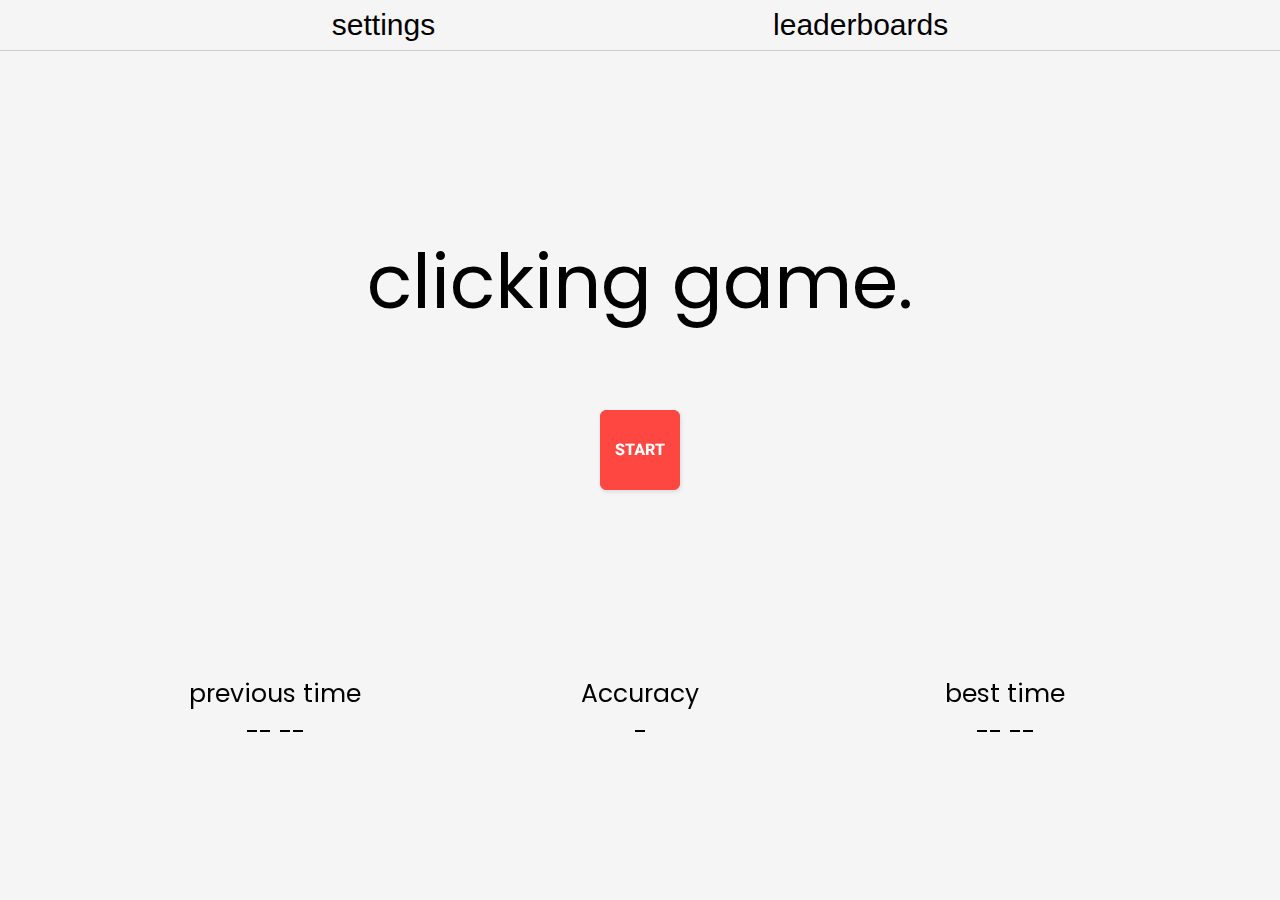
==== index.html @ 7cf5f435 "Feat: Changed options. Not finished yet" ====
<!DOCTYPE html>

<html>
  <title>Button Game</title>

  <head>

    <link rel="stylesheet" href="stylesheet.css">
    <link rel="preconnect" href="https://fonts.googleapis.com">
    <link rel="preconnect" href="https://fonts.gstatic.com" crossorigin>
    <link href="https://fonts.googleapis.com/css2?family=Montserrat:ital,wght@0,500;1,500&family=Poppins:ital,wght@0,100;0,200;0,300;0,400;0,500;0,600;0,700;0,800;0,900;1,100;1,200;1,300;1,400;1,500;1,600;1,700;1,800;1,900&family=Roboto:ital,wght@0,100..900;1,100..900&display=swap" rel="stylesheet">

  </head>

  <body>
    
    <!--Title screen -->
    <div id= "title-screen" class="title-screen">
      <div class="header-div">
        <div class="settings">
          <button class="settings-button" id="settings-button">settings</button>
        </div>
        <div class="leaderboards">
          <button class="leaderboards-button" id="leaderboardsButton">leaderboards</button>
        </div> 
      </div>
      <div class="title-div">clicking game.</div>
      <div class="start-button-div"> 
        <button id="start-button" class="start-button" onclick="startGame()">START</button>
      </div>
      
      <div class="times-div">
        <div class="previous-time-div">
          <div id="previous-time-text" class="previous-time-text">previous time</div>
          <div id="pscore-text" class="pscore-time">-- --</div>
        </div>
        <div class="missed-clicks-div">
          <div class="missed-clicks-text">Accuracy</div>
          <div class="missed-clicks-score" id="missedClicks">-</div>
        </div>
        <div class="best-time-div">
          <div id="best-time-text" class="best-time-text">best time</div>
          <div id="bscore-text" class="bscore-time">-- --</div>
        </div>
      </div>
    </div>

    <!--Game screen -->
    <div id="game-screen" class="game-screen">
      <div id="progress-number" class="progress-number">0/10</div>
      <div id="time-container" class="timer-container">
        <div id="timer-display" class="timer-display">
          00 00
        </div>
      </div>
      <button id="game-button" class="game-button" ></button>
    </div>

    <script src="scripts.js"></script>
  </body>

</html>
---- stylesheet.css ----
/* Styles for buttomgame.html */

html {
    font-family: Poppins ;
    height: 100%;
}

body {
    background-color: whitesmoke;
}



.title-screen {
    display: flex;
    flex-direction: column;
    justify-content: center;
    align-items: center;

    /* Make the title screen div stretch the whole page */
    position: fixed;
    top: 0;
    left: 0;
    width: 100%;
    height: 100%;
    
}


/* 
HEADER ELEMENTS
-header-div
-option1,
-option2
*/
.header-div {
    background-color: whitesmoke(7, 114, 207);
    top: 0;
    position: fixed;
    height: 50px;
    left: 0;
    right: 0;

    display: flex;
    flex-direction: row;
    justify-content: space-evenly;
    
    border-bottom: 1px solid rgb(204, 204, 204);
}

.settings,
.leaderboards {
    
    display: flex;
    flex-direction: row;
    justify-content: space-evenly;

}

.settings-button,
.leaderboards-button {
    
    border: none;
    background-color: whitesmoke;
    font-size: 30px;
    cursor: pointer;

}

.settings-button:hover,
.leaderboards-button:hover {
    color: grey;
}

.settings-button:active,
.leaderboards-button:active {
    color: #FF4742;
}
/*
TITLE ELEMENTS
-title-div
*/
.title-div {
    display: flex;
    top: 25%;
    position: fixed;
    left: 0;
    right: 0;
    justify-content: center;
    font-size: 75px;
}


/*
START BUTTON ELEMENTS
-start-button-div
-start-button (button)
*/
.start-button-div {
    flex-direction: row;
    left: 0;
    right: 0;
    display: flex;
    justify-content: center;
}

.start-button {
    background: #FF4742;
    border: 1px solid #FF4742;
    border-radius: 6px;
    box-shadow: rgba(0, 0, 0, 0.1) 1px 2px 4px;
    box-sizing: border-box;
    color: #FFFFFF;
    cursor: pointer;
    display: inline-block;
    font-family: nunito,roboto,proxima-nova,"proxima nova",sans-serif;
    font-size: 16px;
    font-weight: 800;
    line-height: 16px;
    min-height: 40px;
    outline: 0;
    padding: 12px 14px;
    text-align: center;
    text-rendering: geometricprecision;
    text-transform: none;
    user-select: none;
    -webkit-user-select: none;
    touch-action: manipulation;
    vertical-align: middle;
    height: 80px;
    width: 80px;
    
}

.start-button:hover,
.start-button:active {
    background-color: initial;
    background-position: 0 0;
    color: #FF4742;
}

.start-button:active {
    opacity: .5;
  }

/*
RESULT ELEMENTS
-times-div
*/
.times-div {
    position: fixed;
    top: 75%;
    left: 0;
    right: 0;

    display: flex;
    flex-direction: row;
    justify-content: space-evenly;
    font-size: 25px;
    
}

.previous-time-div,
.best-time-div, 
.missed-clicks-div{
    display: flex;
    flex-direction: column;
    justify-content: center;
    align-items: center;
    width: 180px;
}

/*  
Game Screen related styles
*/
.game-screen {
    display: none;
}

.game-button {
    background: #FF4742;
    border: 1px solid #FF4742;
    border-radius: 6px;
    box-shadow: rgba(0, 0, 0, 0.1) 1px 2px 4px;
    box-sizing: border-box;
    color: #FFFFFF;
    cursor: pointer;
    display: inline-block;
    font-family: nunito,roboto,proxima-nova,"proxima nova",sans-serif;
    font-size: 16px;
    font-weight: 800;
    line-height: 16px;
    min-height: 40px;
    outline: 0;
    padding: 12px 14px;
    text-align: center;
    text-rendering: geometricprecision;
    text-transform: none;
    user-select: none;
    -webkit-user-select: none;
    touch-action: manipulation;
    vertical-align: middle;
    height: 80px;
    width: 80px;
    left: -300000px;
    position: absolute;
}

.game-button:hover {
    background-color: initial;
    background-position: 0 0;
    color: #FF4742;
}

.timer-container {
    height: 100%;
    width: 100%;
    top: 0;
    left: 0;
    display: flex;
    
    align-items: center;
    justify-content: center;
    position: fixed;
}

.timer-display {
    color: grey;
    font-size: 200px;
    opacity: 0.1;
}
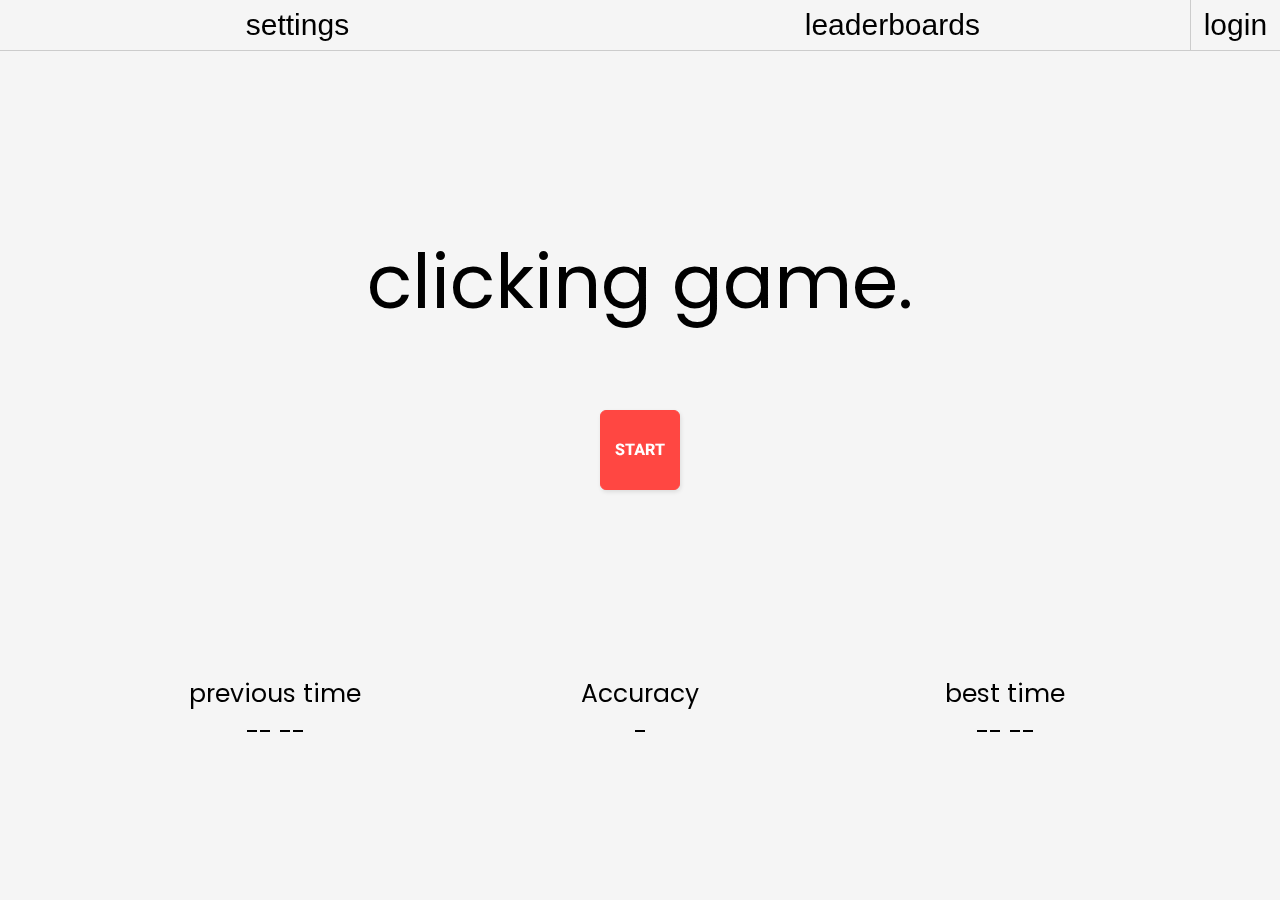
==== commit 24e5c5c1: "Feat: Added login button in preparation to add backend" ====
--- a/index.html
+++ b/index.html
@@ -23,6 +23,9 @@
         <div class="leaderboards">
           <button class="leaderboards-button" id="leaderboardsButton">leaderboards</button>
         </div> 
+        <div class="login-div">
+          <button class="login-button" id="loginButton">login</button>
+        </div>
       </div>
       <div class="title-div">clicking game.</div>
       <div class="start-button-div"> 
--- a/stylesheet.css
+++ b/stylesheet.css
@@ -48,17 +48,35 @@
     border-bottom: 1px solid rgb(204, 204, 204);
 }
 
+
 .settings,
 .leaderboards {
     
     display: flex;
     flex-direction: row;
     justify-content: space-evenly;
+    flex: 2;
+
+}
+
+.settings {
+}
+
+.leaderboards {
+}
+
+.login-div {
+    display: flex;
+    flex: 0.3;
+    flex-direction: row;
+    justify-content: center;
+    border-left: 1px solid rgb(204, 204, 204);
 
 }
 
 .settings-button,
-.leaderboards-button {
+.leaderboards-button,
+.login-button {
     
     border: none;
     background-color: whitesmoke;
@@ -68,12 +86,14 @@
 }
 
 .settings-button:hover,
-.leaderboards-button:hover {
+.leaderboards-button:hover,
+.login-button:hover {
     color: grey;
 }
 
 .settings-button:active,
-.leaderboards-button:active {
+.leaderboards-button:active,
+.login-button:active {
     color: #FF4742;
 }
 /*
